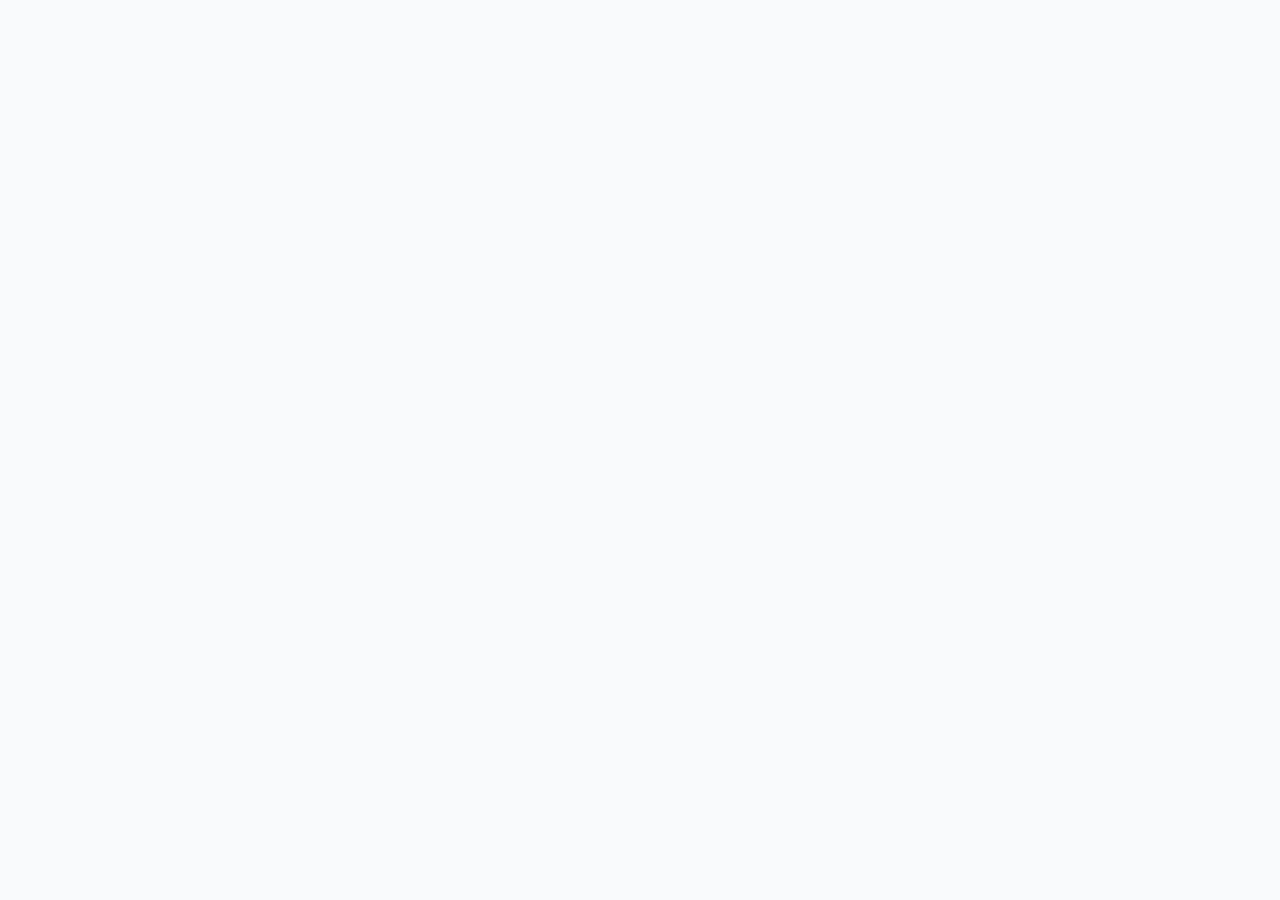
==== frontend/login.html @ e20e296f "Phase 2.1: Add global design system" ====
<html>

<head>
    <link rel="preconnect" href="https://fonts.googleapis.com">
    <link rel="preconnect" href="https://fonts.gstatic.com" crossorigin>
    <link href="https://fonts.googleapis.com/css2?family=Inter:wght@300;400;500;600;700&display=swap" rel="stylesheet">
    <link rel="stylesheet" href="css/variables.css">
    <link rel="stylesheet" href="css/base.css">
    <link rel="stylesheet" href="css/layout.css">
    <link rel="stylesheet" href="css/components.css">
    <link rel="stylesheet" href="css/pages.css">
    <link rel="stylesheet" href="css/responsive.css">
</head>

</html>
---- frontend/css/variables.css ----
:root{

/* Colors */

--primary:#2563EB;

--primary-dark:#1D4ED8;

--success:#22C55E;

--danger:#EF4444;

--warning:#F59E0B;

--background:#F8FAFC;

--surface:#FFFFFF;

--text:#0F172A;

--text-light:#64748B;

--border:#E2E8F0;


/* Dark */

--dark-bg:#0F172A;

--dark-surface:#1E293B;

--dark-border:#334155;

--dark-text:#F8FAFC;


/* Radius */

--radius-sm:8px;

--radius-md:12px;

--radius-lg:20px;


/* Shadow */

--shadow-sm:0 1px 3px rgba(0,0,0,.08);

--shadow-md:0 10px 25px rgba(0,0,0,.08);

--shadow-lg:0 20px 45px rgba(0,0,0,.12);


/* Space */

--space-xs:4px;

--space-sm:8px;

--space-md:16px;

--space-lg:24px;

--space-xl:40px;


/* Transition */

--transition:.25s ease;

}
---- frontend/css/base.css ----
*{

margin:0;

padding:0;

box-sizing:border-box;

}

html{

scroll-behavior:smooth;

}

body{

font-family:'Inter',sans-serif;

background:var(--background);

color:var(--text);

line-height:1.6;

}

img{

max-width:100%;

display:block;

}

a{

text-decoration:none;

color:inherit;

}

button{

border:none;

cursor:pointer;

font-family:inherit;

}

input{

font-family:inherit;

outline:none;

}

ul{

list-style:none;

}
---- frontend/css/layout.css ----
.container{

width:min(1200px,90%);

margin:auto;

}

.flex{

display:flex;

}

.grid{

display:grid;

}

.center{

display:flex;

justify-content:center;

align-items:center;

}

.space-between{

display:flex;

justify-content:space-between;

align-items:center;

}
---- frontend/css/components.css ----
/* ===========================
   Buttons
=========================== */

.btn {
    padding: 12px 24px;
    border-radius: 12px;
    font-weight: 600;
    transition: .3s;
}

.btn-primary {
    background: var(--primary);
    color: white;
}

.btn-primary:hover {
    background: var(--primary-dark);
}

.btn-danger {
    background: var(--danger);
    color: white;
}

.btn-success {
    background: var(--success);
    color: white;
}

/* ===========================
   Inputs
=========================== */

.input {
    width: 100%;
    padding: 14px;
    border: 1px solid var(--border);
    border-radius: 12px;
    margin-top: 8px;
    margin-bottom: 18px;
    font-size: 15px;
}

.input:focus {
    border-color: var(--primary);
}

/* ===========================
   Cards
=========================== */

.card {
    background: white;
    padding: 20px;
    border-radius: 20px;
    box-shadow: var(--shadow-sm);
    transition: .25s;
}

.card:hover {
    transform: translateY(-4px);
    box-shadow: var(--shadow-md);
}
---- frontend/css/responsive.css ----
@media(max-width:1024px){

.container{

width:95%;

}

}

@media(max-width:768px){

.container{

width:94%;

}

}

@media(max-width:480px){

.container{

width:92%;

}

}
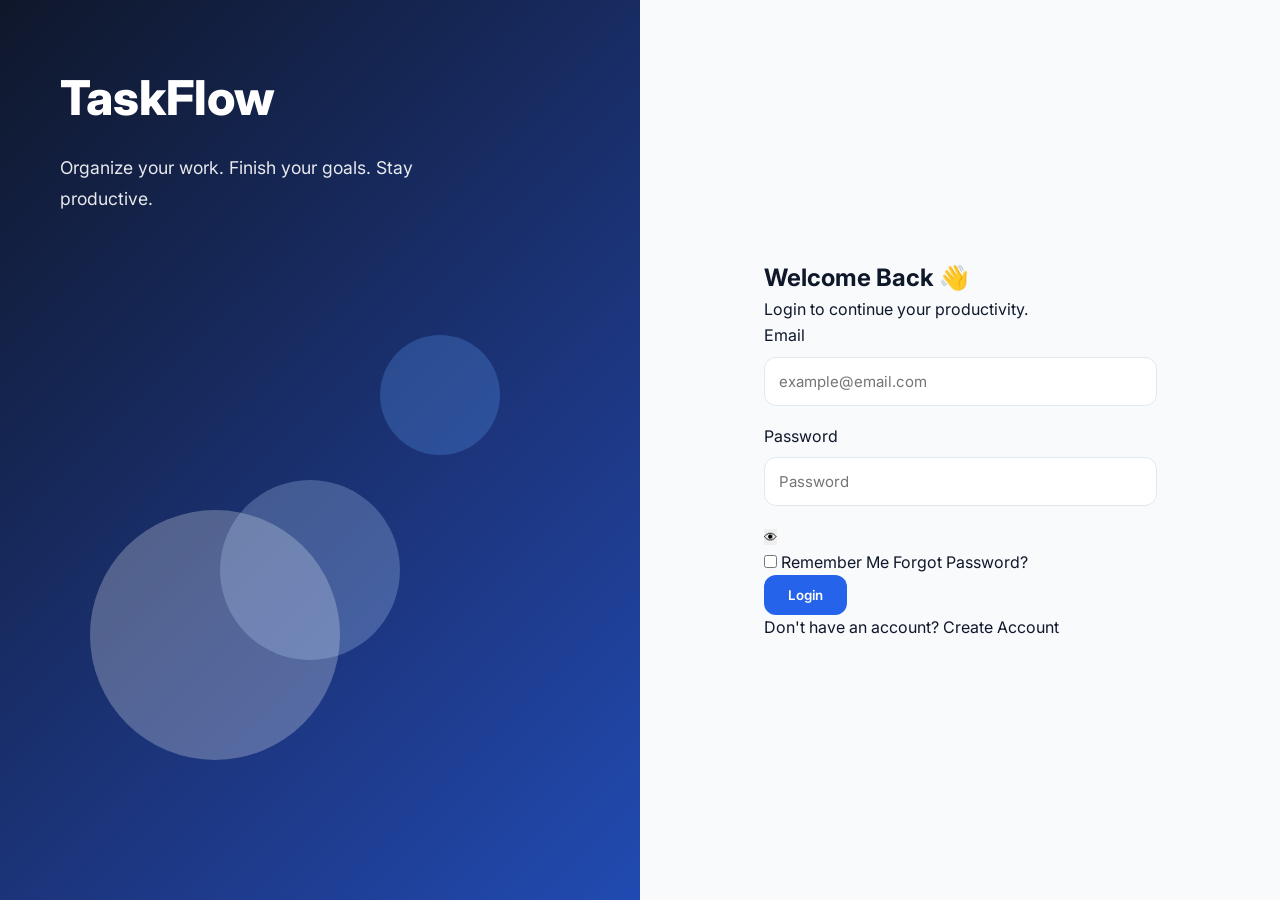
==== commit 0dcaccb4: "Phase 2.2 Step 2.1: Create login page layout" ====
--- a/frontend/login.html
+++ b/frontend/login.html
@@ -1,15 +1,171 @@
-<html>
+<!DOCTYPE html>
+<html lang="en">
 
 <head>
-    <link rel="preconnect" href="https://fonts.googleapis.com">
-    <link rel="preconnect" href="https://fonts.gstatic.com" crossorigin>
-    <link href="https://fonts.googleapis.com/css2?family=Inter:wght@300;400;500;600;700&display=swap" rel="stylesheet">
-    <link rel="stylesheet" href="css/variables.css">
-    <link rel="stylesheet" href="css/base.css">
-    <link rel="stylesheet" href="css/layout.css">
-    <link rel="stylesheet" href="css/components.css">
-    <link rel="stylesheet" href="css/pages.css">
-    <link rel="stylesheet" href="css/responsive.css">
+
+    <meta charset="UTF-8">
+
+    <meta name="viewport"
+          content="width=device-width, initial-scale=1.0">
+
+    <title>TaskFlow | Login</title>
+
+    <!-- Google Font -->
+
+    <link rel="preconnect"
+          href="https://fonts.googleapis.com">
+
+    <link rel="preconnect"
+          href="https://fonts.gstatic.com"
+          crossorigin>
+
+    <link href="https://fonts.googleapis.com/css2?family=Inter:wght@300;400;500;600;700;800&display=swap"
+          rel="stylesheet">
+
+    <!-- CSS -->
+
+    <link rel="stylesheet"
+          href="css/variables.css">
+
+    <link rel="stylesheet"
+          href="css/base.css">
+
+    <link rel="stylesheet"
+          href="css/layout.css">
+
+    <link rel="stylesheet"
+          href="css/components.css">
+
+    <link rel="stylesheet"
+          href="css/pages.css">
+
+    <link rel="stylesheet"
+          href="css/responsive.css">
+
 </head>
 
+<body>
+
+<div class="login-page">
+
+    <!-- LEFT PANEL -->
+
+    <section class="login-left">
+
+        <div class="brand">
+
+            <h1>TaskFlow</h1>
+
+            <p>
+                Organize your work.
+                Finish your goals.
+                Stay productive.
+            </p>
+
+        </div>
+
+        <div class="hero">
+
+            <div class="circle circle1"></div>
+
+            <div class="circle circle2"></div>
+
+            <div class="circle circle3"></div>
+
+        </div>
+
+    </section>
+
+    <!-- RIGHT PANEL -->
+
+    <section class="login-right">
+
+        <div class="login-card">
+
+            <h2>Welcome Back 👋</h2>
+
+            <p>
+
+                Login to continue your productivity.
+
+            </p>
+
+            <form>
+
+                <label>Email</label>
+
+                <input
+                    class="input"
+                    type="email"
+                    placeholder="example@email.com">
+
+                <label>Password</label>
+
+                <div class="password-box">
+
+                    <input
+                        class="input"
+                        id="password"
+                        type="password"
+                        placeholder="Password">
+
+                    <button
+                        type="button"
+                        id="togglePassword">
+
+                        👁
+
+                    </button>
+
+                </div>
+
+                <div class="login-options">
+
+                    <label>
+
+                        <input type="checkbox">
+
+                        Remember Me
+
+                    </label>
+
+                    <a href="#">
+
+                        Forgot Password?
+
+                    </a>
+
+                </div>
+
+                <button
+                    class="btn btn-primary login-btn">
+
+                    Login
+
+                </button>
+
+            </form>
+
+            <div class="signup-link">
+
+                Don't have an account?
+
+                <a href="signup.html">
+
+                    Create Account
+
+                </a>
+
+            </div>
+
+        </div>
+
+    </section>
+
+</div>
+
+<script src="js/auth.js"></script>
+
+</body>
+
 </html>
--- a/frontend/css/pages.css
+++ b/frontend/css/pages.css
@@ -0,0 +1,138 @@
+/* ==========================================================
+   LOGIN PAGE
+========================================================== */
+
+.login-page{
+    min-height:100vh;
+    display:grid;
+    grid-template-columns:1fr 1fr;
+    background:linear-gradient(135deg,#0f172a,#1e3a8a,#2563eb);
+}
+
+/* ==========================
+   LEFT SIDE
+========================== */
+
+.login-left{
+
+    position:relative;
+
+    color:white;
+
+    display:flex;
+
+    flex-direction:column;
+
+    justify-content:space-between;
+
+    padding:60px;
+
+    overflow:hidden;
+
+}
+
+.brand h1{
+
+    font-size:3rem;
+
+    font-weight:800;
+
+    margin-bottom:15px;
+
+}
+
+.brand p{
+
+    max-width:420px;
+
+    font-size:1.1rem;
+
+    line-height:1.8;
+
+    opacity:.9;
+
+}
+
+/* ==========================
+   RIGHT SIDE
+========================== */
+
+.login-right{
+
+    display:flex;
+
+    justify-content:center;
+
+    align-items:center;
+
+    background:#f8fafc;
+
+    padding:40px;
+
+}
+
+/* ==========================
+   HERO
+========================== */
+
+.hero{
+
+    position:relative;
+
+    flex:1;
+
+}
+
+/* Floating circles */
+
+.circle{
+
+    position:absolute;
+
+    border-radius:50%;
+
+    opacity:.25;
+
+}
+
+.circle1{
+
+    width:250px;
+
+    height:250px;
+
+    background:white;
+
+    bottom:80px;
+
+    left:30px;
+
+}
+
+.circle2{
+
+    width:120px;
+
+    height:120px;
+
+    background:#60a5fa;
+
+    top:120px;
+
+    right:80px;
+
+}
+
+.circle3{
+
+    width:180px;
+
+    height:180px;
+
+    background:#bfdbfe;
+
+    bottom:180px;
+
+    right:180px;
+
+}
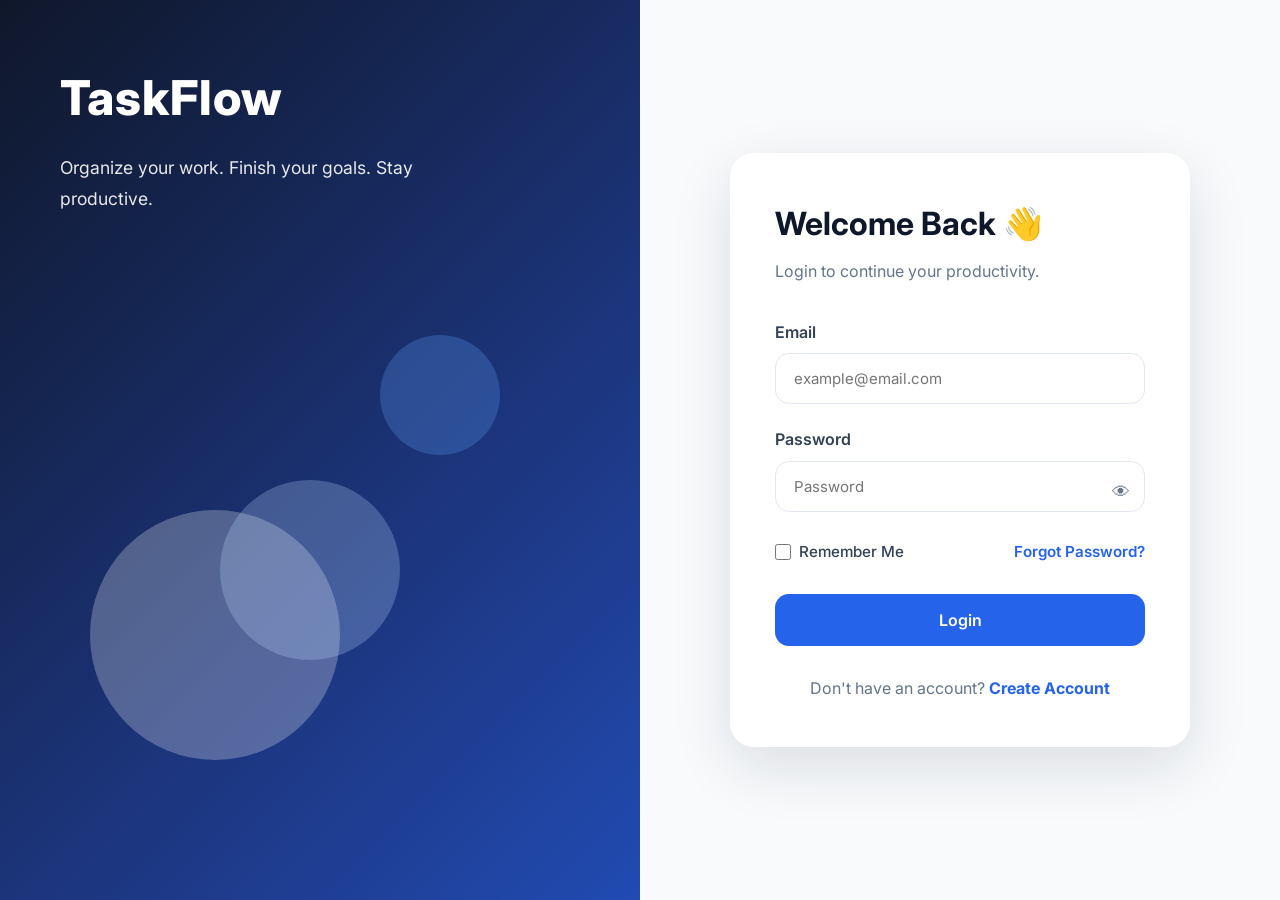
==== commit bd797d89: "Phase 2.2 Sprint 3: Login validation and interaction" ====
--- a/frontend/login.html
+++ b/frontend/login.html
@@ -90,24 +90,31 @@
 
             </p>
 
-            <form>
+            <form id="loginForm" novalidate>
 
                 <label>Email</label>
 
                 <input
-                    class="input"
-                    type="email"
-                    placeholder="example@email.com">
+id="email"
+class="input"
+type="email"
+placeholder="example@email.com"
+required>
+
+<small id="emailError"></small>
 
                 <label>Password</label>
 
                 <div class="password-box">
 
                     <input
-                        class="input"
-                        id="password"
-                        type="password"
-                        placeholder="Password">
+id="password"
+class="input"
+type="password"
+placeholder="Password"
+required>
+
+<small id="passwordError"></small>
 
                     <button
                         type="button"
@@ -138,11 +145,12 @@
                 </div>
 
                 <button
-                    class="btn btn-primary login-btn">
+id="loginBtn"
+class="btn btn-primary login-btn">
 
-                    Login
+Login
 
-                </button>
+</button>
 
             </form>
 
--- a/frontend/css/components.css
+++ b/frontend/css/components.css
@@ -32,18 +32,30 @@
    Inputs
 =========================== */
 
-.input {
-    width: 100%;
-    padding: 14px;
-    border: 1px solid var(--border);
-    border-radius: 12px;
-    margin-top: 8px;
-    margin-bottom: 18px;
-    font-size: 15px;
+.input{
+
+    width:100%;
+
+    padding:15px 18px;
+
+    border:1px solid var(--border);
+
+    border-radius:14px;
+
+    font-size:15px;
+
+    transition:.25s;
+
+    background:#fff;
+
 }
 
-.input:focus {
-    border-color: var(--primary);
+.input:focus{
+
+    border-color:var(--primary);
+
+    box-shadow:0 0 0 4px rgba(37,99,235,.15);
+
 }
 
 /* ===========================
--- a/frontend/css/pages.css
+++ b/frontend/css/pages.css
@@ -135,4 +135,395 @@
 
     right:180px;
 
+}
+
+/*=========2.1=============*/
+
+/* ==========================================================
+   LOGIN CARD
+========================================================== */
+
+.login-card{
+
+    width:100%;
+    max-width:460px;
+
+    background:#ffffff;
+
+    padding:45px;
+
+    border-radius:24px;
+
+    box-shadow:0 20px 60px rgba(15,23,42,.12);
+
+}
+
+.login-card h2{
+
+    font-size:2rem;
+
+    margin-bottom:10px;
+
+    color:#0f172a;
+
+}
+
+.login-card>p{
+
+    color:#64748b;
+
+    margin-bottom:35px;
+
+}
+
+/* ==========================================================
+   FORM
+========================================================== */
+
+.login-card label{
+
+    display:block;
+
+    margin-bottom:8px;
+
+    font-weight:600;
+
+    color:#334155;
+
+}
+
+/* ==========================================================
+   PASSWORD
+========================================================== */
+
+.password-box{
+
+    position:relative;
+
+}
+
+.password-box input{
+
+    padding-right:55px;
+
+}
+
+.password-box button{
+
+    position:absolute;
+
+    top:50%;
+    right:15px;
+
+    transform:translateY(-50%);
+
+    background:none;
+
+    border:none;
+
+    cursor:pointer;
+
+    font-size:18px;
+
+    color:#64748b;
+
+}
+
+/* ==========================================================
+   LOGIN OPTIONS
+========================================================== */
+
+.login-options{
+
+    display:flex;
+
+    justify-content:space-between;
+
+    align-items:center;
+
+    margin:20px 0 30px;
+
+    font-size:.95rem;
+
+}
+
+.login-options label{
+
+    display:flex;
+
+    align-items:center;
+
+    gap:8px;
+
+    margin:0;
+
+    font-weight:500;
+
+}
+
+.login-options input{
+
+    width:16px;
+    height:16px;
+
+}
+
+.login-options a{
+
+    color:var(--primary);
+
+    font-weight:600;
+
+}
+
+.login-options a:hover{
+
+    text-decoration:underline;
+
+}
+
+/* ==========================================================
+   LOGIN BUTTON
+========================================================== */
+
+.login-btn{
+
+    width:100%;
+
+    padding:16px;
+
+    font-size:16px;
+
+    border-radius:14px;
+
+}
+
+/* ==========================================================
+   SIGNUP
+========================================================== */
+
+.signup-link{
+
+    margin-top:30px;
+
+    text-align:center;
+
+    color:#64748b;
+
+}
+
+.signup-link a{
+
+    color:var(--primary);
+
+    font-weight:700;
+
+}
+
+.signup-link a:hover{
+
+    text-decoration:underline;
+
+}
+
+/*==============2.2================*/
+
+
+/* ==========================================================
+   LOGIN ANIMATIONS
+========================================================== */
+
+/* Floating circles */
+
+.circle1 {
+    animation: float1 8s ease-in-out infinite;
+}
+
+.circle2 {
+    animation: float2 10s ease-in-out infinite;
+}
+
+.circle3 {
+    animation: float3 12s ease-in-out infinite;
+}
+
+@keyframes float1 {
+    0%,100%{
+        transform:translateY(0);
+    }
+    50%{
+        transform:translateY(-30px);
+    }
+}
+
+@keyframes float2 {
+    0%,100%{
+        transform:translateY(0) translateX(0);
+    }
+    50%{
+        transform:translateY(25px) translateX(-15px);
+    }
+}
+
+@keyframes float3 {
+    0%,100%{
+        transform:translateY(0);
+    }
+    50%{
+        transform:translateY(-20px);
+    }
+}
+
+/* ==========================================================
+   LOGIN CARD ANIMATION
+========================================================== */
+
+.login-card{
+
+    animation:fadeUp .8s ease;
+    transition:.3s;
+
+}
+
+.login-card:hover{
+
+    transform:translateY(-5px);
+
+}
+
+@keyframes fadeUp{
+
+    from{
+
+        opacity:0;
+
+        transform:translateY(40px);
+
+    }
+
+    to{
+
+        opacity:1;
+
+        transform:translateY(0);
+
+    }
+
+}
+
+/* ==========================================================
+   BUTTON EFFECT
+========================================================== */
+
+.login-btn{
+
+    transition:.3s;
+
+}
+
+.login-btn:hover{
+
+    transform:translateY(-2px);
+
+    box-shadow:0 12px 25px rgba(37,99,235,.30);
+
+}
+
+/* ==========================================================
+   INPUT EFFECT
+========================================================== */
+
+.input{
+
+    transition:.25s;
+
+}
+
+.input:hover{
+
+    border-color:#94a3b8;
+
+}
+
+/* ==========================================================
+   BRAND EFFECT
+========================================================== */
+
+.brand h1{
+
+    letter-spacing:1px;
+
+}
+
+.brand{
+
+    animation:fadeBrand 1s ease;
+
+}
+
+@keyframes fadeBrand{
+
+    from{
+
+        opacity:0;
+
+        transform:translateX(-40px);
+
+    }
+
+    to{
+
+        opacity:1;
+
+        transform:translateX(0);
+
+    }
+
+}
+
+
+
+/*  2.3*/
+
+/* ===========================================
+   INPUT LABEL
+=========================================== */
+
+.login-card label{
+
+    user-select:none;
+
+}
+
+/* ===========================================
+   LINKS
+=========================================== */
+
+.login-card a{
+
+    transition:.25s;
+
+}
+
+.login-card a:hover{
+
+    opacity:.8;
+
+}
+
+
+small{
+
+display:block;
+
+margin-top:-10px;
+
+margin-bottom:15px;
+
+font-size:.85rem;
+
+color:#ef4444;
+
+min-height:18px;
+
 }
--- a/frontend/css/responsive.css
+++ b/frontend/css/responsive.css
@@ -26,4 +26,126 @@
 
 }
 
+}
+
+/*=============2============*/
+
+/* ===========================================
+   Laptop
+=========================================== */
+
+@media (max-width:1200px){
+
+    .login-left{
+
+        padding:40px;
+
+    }
+
+    .login-card{
+
+        max-width:420px;
+
+    }
+
+}
+
+/* ===========================================
+   Tablet
+=========================================== */
+
+@media (max-width:900px){
+
+    .login-page{
+
+        grid-template-columns:1fr;
+
+    }
+
+    .login-left{
+
+        min-height:300px;
+
+        justify-content:center;
+
+        text-align:center;
+
+    }
+
+    .brand{
+
+        margin:auto;
+
+    }
+
+    .hero{
+
+        display:none;
+
+    }
+
+    .login-right{
+
+        padding:30px;
+
+    }
+
+}
+
+/* ===========================================
+   Mobile
+=========================================== */
+
+@media (max-width:600px){
+
+    .login-left{
+
+        padding:30px 20px;
+
+        min-height:220px;
+
+    }
+
+    .brand h1{
+
+        font-size:2.3rem;
+
+    }
+
+    .brand p{
+
+        font-size:1rem;
+
+    }
+
+    .login-right{
+
+        padding:20px;
+
+    }
+
+    .login-card{
+
+        padding:30px 25px;
+
+        border-radius:18px;
+
+    }
+
+    .login-card h2{
+
+        font-size:1.7rem;
+
+    }
+
+    .login-options{
+
+        flex-direction:column;
+
+        align-items:flex-start;
+
+        gap:12px;
+
+    }
+
 }
